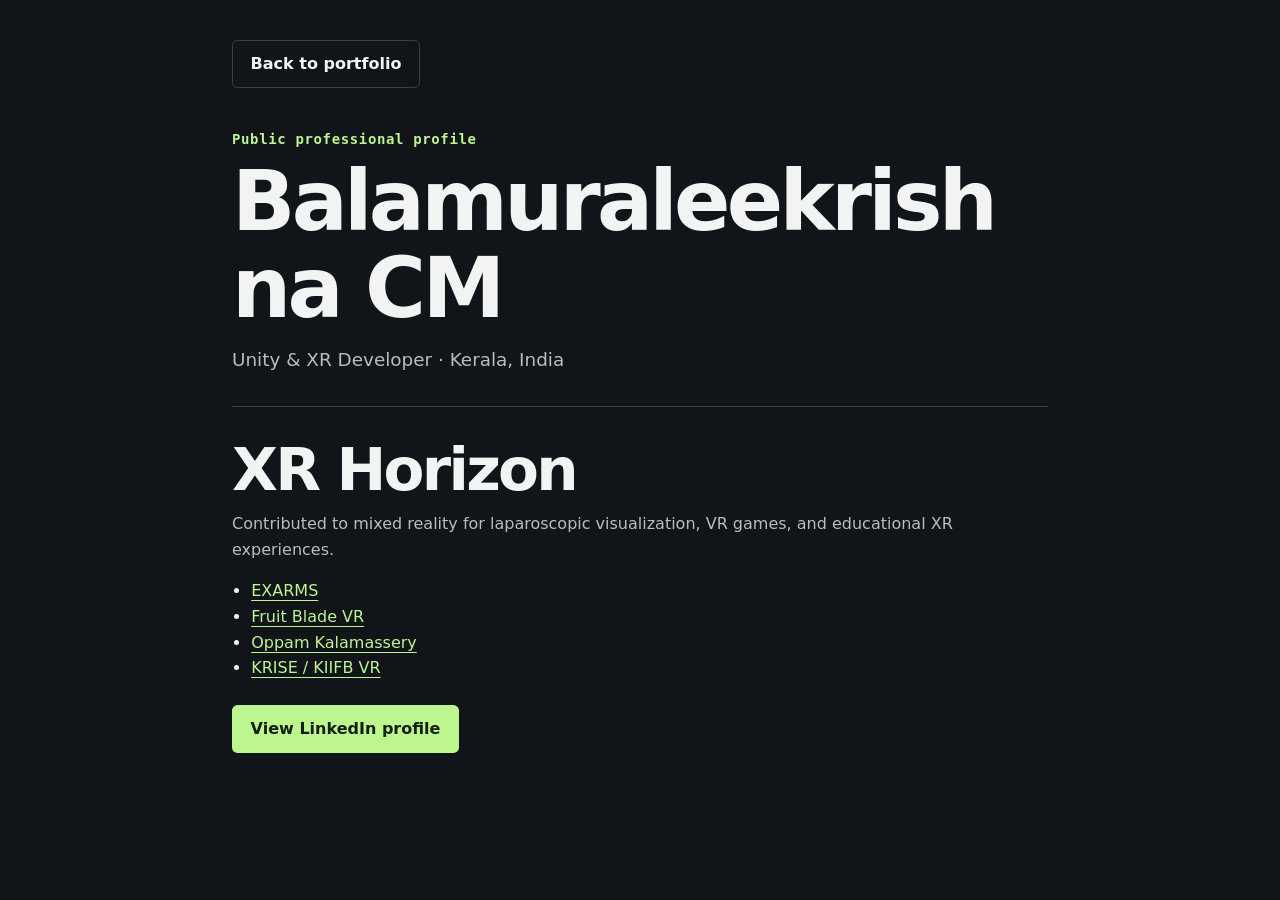
==== cv.html @ 7291b1eb "Add portfolio cv.html" ====
<!doctype html>
<html lang="en">
<head>
  <meta charset="utf-8">
  <meta name="viewport" content="width=device-width, initial-scale=1">
  <meta name="theme-color" content="#111419">
  <meta name="description" content="Public professional profile of Balamuraleekrishna CM, Unity and XR developer.">
  <title>Public Profile | Balamuraleekrishna CM</title>
  <link rel="stylesheet" href="style.css">
</head>
<body>
  <main class="shell public-profile">
    <a class="button secondary" href="index.html">Back to portfolio</a>
    <header>
      <p class="eyebrow">Public professional profile</p>
      <h1>Balamuraleekrishna CM</h1>
      <p class="profile-role">Unity &amp; XR Developer · Kerala, India</p>
    </header>
    <section aria-labelledby="experience-title">
      <h2 id="experience-title">XR Horizon</h2>
      <p>Contributed to mixed reality for laparoscopic visualization, VR games, and educational XR experiences.</p>
      <ul class="profile-projects">
        <li><a href="index.html#exarms">EXARMS</a></li>
        <li><a href="index.html#fruit-blade">Fruit Blade VR</a></li>
        <li><a href="index.html#oppam">Oppam Kalamassery</a></li>
        <li><a href="index.html#kiifb">KRISE / KIIFB VR</a></li>
      </ul>
      <a class="button primary" href="https://in.linkedin.com/in/balamuraleekrishnacm">View LinkedIn profile</a>
    </section>
  </main>
</body>
</html>
---- style.css ----
:root {
  color-scheme: dark;
  --bg: #111419;
  --panel: #181d23;
  --ink: #f1f4f2;
  --muted: #b5bfbd;
  --line: #38423f;
  --green: #bdf58f;
  --blue: #9be1f3;
  --violet: #ceb8fb;
  --gold: #f5cd8b;
  --rose: #f5b9cd;
  font-family: "DM Sans", system-ui, sans-serif;
  background: var(--bg);
  color: var(--ink);
  font-synthesis: none;
}

* { box-sizing: border-box; }
[hidden] { display: none !important; }
body { margin: 0; line-height: 1.6; }
a { color: inherit; text-underline-offset: .27em; }
a:hover { text-decoration-thickness: .15em; }
a:focus-visible, button:focus-visible { outline: 2px solid var(--green); outline-offset: 5px; }
button { font: inherit; }
h1, h2, h3, h4, p { margin: 0; }
h1, h2, h3, h4 { line-height: 1.05; letter-spacing: -.045em; }
h2 { font-size: clamp(2.15rem, 4.65vw, 4.25rem); }
.shell { width: min(100% - 3rem, 76rem); margin-inline: auto; }
.sr-only, .skip:not(:focus) { position: absolute; width: 1px; height: 1px; overflow: hidden; clip-path: inset(50%); white-space: nowrap; }
.skip:focus { position: absolute; padding: .7rem 1rem; background: var(--green); color: var(--bg); z-index: 1; }
.topbar { border-bottom: 1px solid var(--line); }
.topbar-inner { min-height: 5rem; display: flex; align-items: center; justify-content: space-between; flex-wrap: wrap; gap: 1rem 1.7rem; padding-block: .85rem; }
.topbar nav { display: flex; flex-wrap: wrap; gap: .65rem 1.8rem; }
.topbar a, .footer a { text-decoration: none; }
.topbar a:hover, .footer a:hover { text-decoration: underline; }
.topbar nav a, .profile-link { color: var(--muted); }
.brand { display: inline-flex; align-items: center; gap: .7rem; font-weight: 650; }
.brand span { display: grid; place-items: center; width: 2rem; height: 2rem; border: 1px solid var(--line); border-radius: 50%; color: var(--green); font-size: .875rem; }

.hero { display: grid; grid-template-columns: 1fr 1.05fr; align-items: center; gap: clamp(1.5rem, 4vw, 4.2rem); padding-block: clamp(3rem, 7vw, 6.8rem); }
.eyebrow, .tag { color: var(--accent, var(--green)); font: 650 .875rem/1.4 ui-monospace, monospace; letter-spacing: .045em; }
.hero h1 { font-size: clamp(3.55rem, 7.6vw, 7.4rem); margin-block: .8rem 1.25rem; }
.hero h1 em { font-family: Georgia, serif; font-weight: 400; color: var(--green); }
.hero-copy > p:not(.eyebrow), .about p:not(.eyebrow) { color: var(--muted); max-width: 35rem; font-size: 1.14rem; }
.actions { display: flex; flex-wrap: wrap; gap: .7rem; margin-top: 1.5rem; }
.button { display: inline-flex; min-height: 2.875rem; padding: .64rem 1.1rem; align-items: center; border: 1px solid transparent; border-radius: .35rem; font-weight: 650; text-decoration: none; }
.button:hover { text-decoration: underline; }
.primary { background: var(--green); color: #14200f; }
.secondary { border-color: var(--line); color: var(--ink); }

.hero-art { position: relative; display: grid; align-items: end; min-height: clamp(20rem, 39vw, 32rem); isolation: isolate; overflow: hidden; border: 1px solid #4e6a59; border-radius: .6rem; background: #172720; }
.hero-image, .viewfinder { pointer-events: none; position: absolute; }
.hero-image { inset: 0; z-index: -2; background:
  linear-gradient(0deg, #0c1713 1%, transparent 48%),
  radial-gradient(ellipse at 60% 37%, #809b55 0%, #375440 29%, #172920 62%);
}
.viewfinder { inset: 7% 7% 19%; z-index: -1; background-image: linear-gradient(#bdf58f25 1px, transparent 1px), linear-gradient(90deg, #bdf58f25 1px, transparent 1px); background-size: 2rem 2rem; overflow: hidden; mask-image: radial-gradient(ellipse, #000 50%, transparent 84%); }
.viewfinder::before, .viewfinder::after { content: ""; position: absolute; inset: 9% 17%; border-radius: 50%; border: 1px solid #cbff9b; transform: rotate(-30deg) skewX(-12deg); box-shadow: 0 0 2rem #b2fb8070, inset 0 0 2.5rem #b2fb8050; }
.viewfinder::after { inset: 19% 4%; transform: rotate(33deg) skewX(15deg); border-color: #deffb0b0; }
.hero-caption { display: flex; min-height: 5.2rem; align-items: center; justify-content: space-between; gap: 1rem; padding: 1rem 1.25rem; border-top: 1px solid #bdf58f55; background: #101914d9; text-decoration: none; }
.hero-caption:hover strong { text-decoration: underline; }
.hero-caption small, .hero-caption strong { display: block; }
.hero-caption small, .hero-caption > span:last-child { color: #d1dfd2; font-size: .875rem; }
.hero-caption strong { font-size: 1.55rem; }

.content-section { padding-block: clamp(2.6rem, 5.5vw, 5.1rem); border-top: 1px solid var(--line); }
.section-title { display: flex; justify-content: space-between; align-items: center; flex-wrap: wrap; gap: 1.25rem; margin-bottom: 1.65rem; }
.filters { display: flex; flex-wrap: wrap; gap: .45rem; }
.filters button { min-height: 2.75rem; padding: .38rem .8rem; border: 1px solid var(--line); border-radius: .3rem; background: transparent; color: var(--muted); cursor: pointer; }
.filters button:hover { border-color: var(--green); color: var(--ink); }
.filters button[aria-pressed="true"] { background: var(--green); border-color: var(--green); color: #14200f; }
.project-grid { display: grid; grid-template-columns: repeat(auto-fit, minmax(min(100%, 19rem), 1fr)); gap: .9rem; }
.project { min-width: 0; display: flex; flex-direction: column; padding: clamp(1.1rem, 2.6vw, 1.65rem); border: 1px solid var(--line); border-top: 2px solid var(--accent); background: var(--panel); border-radius: .45rem; }
.medical { --accent: var(--green); }
.training { --accent: var(--gold); }
.games { --accent: var(--violet); }
.education { --accent: var(--blue); }
.other { --accent: var(--rose); }
.project h3, .project h4, .demo h3 { margin-block: .6rem .7rem; font-size: clamp(1.6rem, 2.7vw, 2.5rem); }
.project p:not(.tag), .demo p:not(.tag), .public-profile section > p { color: var(--muted); }
.project-links { display: flex; flex-wrap: wrap; gap: .45rem 1.15rem; margin-top: auto; padding-top: 1.15rem; color: var(--accent); }
.feature { grid-column: 1 / -1; display: grid; grid-template-columns: 1fr .78fr; overflow: hidden; gap: 1.5rem; padding: 0; }
.feature h3 { font-size: clamp(2.5rem, 6vw, 5rem); }
.project-copy { padding: clamp(1.2rem, 3vw, 2.5rem); }
.feature-media { min-height: 12rem; background:
  linear-gradient(90deg, var(--panel), transparent 32%),
  repeating-linear-gradient(0deg, #bdf58f18 0 1px, transparent 1px 1.55rem),
  repeating-linear-gradient(90deg, #bdf58f18 0 1px, transparent 1px 1.55rem),
  radial-gradient(ellipse at 60% 55%, #4d784f, #233d31 37%, #18251e 70%); }
.studio { margin-top: 2rem; }
.studio > h3 { margin-bottom: 1rem; font-size: clamp(1.6rem, 2.6vw, 2.2rem); }
.demo-grid, .about { display: grid; grid-template-columns: repeat(2, minmax(0, 1fr)); gap: 1rem; }
.demo { border-block: 1px solid var(--line); padding: 1.25rem .2rem; }
.demo a { display: inline-block; margin-top: .9rem; color: var(--green); }
.about { align-items: start; gap: 2rem; }
.about h2 { margin-top: .5rem; overflow-wrap: anywhere; }
.footer { display: flex; flex-wrap: wrap; justify-content: space-between; gap: 1rem; padding-block: 1.5rem 2rem; border-top: 1px solid var(--line); color: var(--muted); }
.public-profile { width: min(100% - 3rem, 51rem); padding-block: 2.5rem 5rem; }
.public-profile header { padding-block: 2.6rem 2rem; border-bottom: 1px solid var(--line); }
.public-profile h1 { margin-block: .55rem .75rem; font-size: clamp(2.6rem, 7vw, 5.2rem); overflow-wrap: anywhere; }
.profile-role { color: var(--muted); font-size: 1.15rem; }
.public-profile section { padding-block: 2rem; }
.public-profile h2 { margin-bottom: .6rem; }
.profile-projects { padding-inline-start: 1.2rem; margin-block: 1rem 1.5rem; }
.profile-projects a { color: var(--green); }

@media (max-width: 52rem) {
  .hero { grid-template-columns: 1fr; }
  .hero-art { min-height: clamp(18rem, 63vw, 26rem); }
}
@media (max-width: 36rem) {
  .shell, .public-profile { width: calc(100% - 2rem); }
  .topbar-inner { column-gap: .8rem; }
  .topbar nav { order: 1; width: 100%; }
  .hero h1 { font-size: clamp(2.75rem, 12vw, 4.5rem); }
  .feature, .demo-grid, .about { grid-template-columns: 1fr; }
  .feature { gap: 0; }
  .feature-media { min-height: 6rem; background: repeating-linear-gradient(90deg, #bdf58f35 0 1px, transparent 1px 1.5rem), linear-gradient(90deg, #1c2923, #426149); }
}

.online-grid { display: grid; grid-template-columns: repeat(3, minmax(0, 1fr)); gap: .85rem; margin-top: 1.4rem; }
.online-card { padding: 1.1rem; border: 1px solid var(--line); border-radius: 12px; background: var(--panel); }
.online-card ul { display: grid; gap: .1rem; padding: 0; margin: .5rem 0 0; list-style: none; }
.online-card a { display: inline-block; padding-block: .35rem; color: var(--green); text-underline-offset: .2em; }

@media (max-width: 700px) {
  .online-grid { grid-template-columns: 1fr; }
}
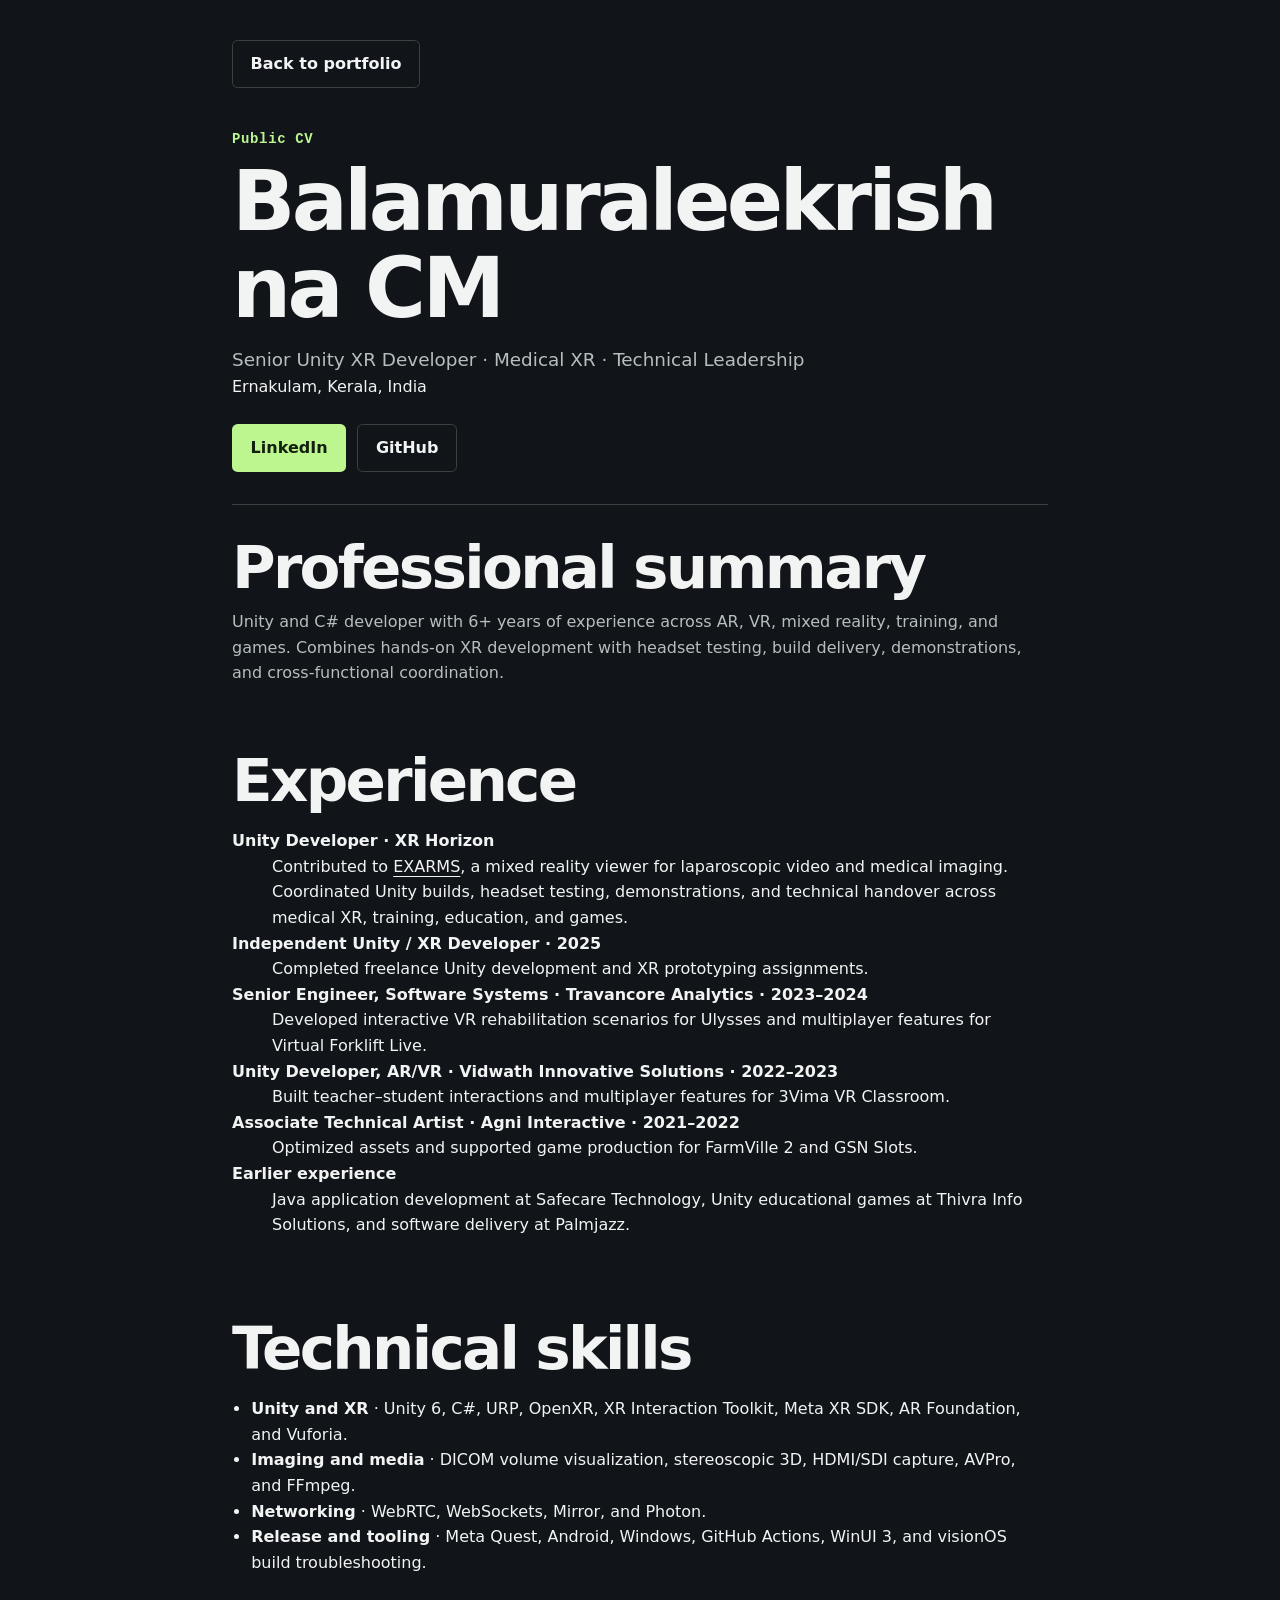
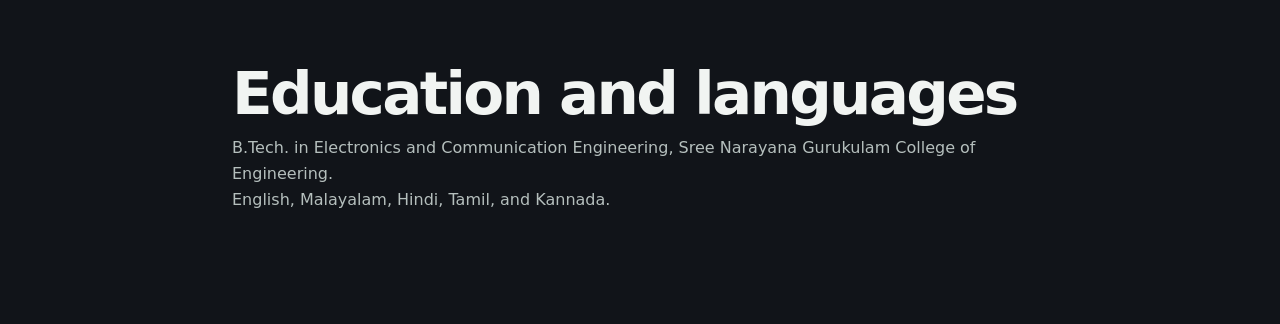
==== commit 4f1a2df2: "Update public CV with latest XR experience" ====
--- a/cv.html
+++ b/cv.html
@@ -2,30 +2,61 @@
 <html lang="en">
 <head>
   <meta charset="utf-8">
+  <meta http-equiv="Content-Security-Policy" content="default-src 'none'; script-src 'self'; style-src 'self'; img-src 'self'; base-uri 'none'; form-action 'none'">
+  <meta name="referrer" content="no-referrer">
   <meta name="viewport" content="width=device-width, initial-scale=1">
   <meta name="theme-color" content="#111419">
   <meta name="description" content="Public professional profile of Balamuraleekrishna CM, Unity and XR developer.">
-  <title>Public Profile | Balamuraleekrishna CM</title>
+  <title>Public CV | Balamuraleekrishna CM</title>
   <link rel="stylesheet" href="style.css">
 </head>
 <body>
   <main class="shell public-profile">
     <a class="button secondary" href="index.html">Back to portfolio</a>
     <header>
-      <p class="eyebrow">Public professional profile</p>
+      <p class="eyebrow">Public CV</p>
       <h1>Balamuraleekrishna CM</h1>
-      <p class="profile-role">Unity &amp; XR Developer · Kerala, India</p>
+      <p class="profile-role">Senior Unity XR Developer · Medical XR · Technical Leadership</p>
+      <p>Ernakulam, Kerala, India</p>
+      <div class="actions">
+        <a class="button primary" href="https://www.linkedin.com/in/balamuraleekrishnacm/">LinkedIn</a>
+        <a class="button secondary" href="https://github.com/BalamuraleekrishnaCM">GitHub</a>
+      </div>
     </header>
-    <section aria-labelledby="experience-title">
-      <h2 id="experience-title">XR Horizon</h2>
-      <p>Contributed to mixed reality for laparoscopic visualization, VR games, and educational XR experiences.</p>
+    <section aria-labelledby="summary">
+      <h2 id="summary">Professional summary</h2>
+      <p>Unity and C# developer with 6+ years of experience across AR, VR, mixed reality, training, and games. Combines hands-on XR development with headset testing, build delivery, demonstrations, and cross-functional coordination.</p>
+    </section>
+    <section aria-labelledby="experience">
+      <h2 id="experience">Experience</h2>
+      <dl>
+        <dt><strong>Unity Developer · XR Horizon</strong></dt>
+        <dd>Contributed to <a href="index.html#exarms">EXARMS</a>, a mixed reality viewer for laparoscopic video and medical imaging. Coordinated Unity builds, headset testing, demonstrations, and technical handover across medical XR, training, education, and games.</dd>
+        <dt><strong>Independent Unity / XR Developer · 2025</strong></dt>
+        <dd>Completed freelance Unity development and XR prototyping assignments.</dd>
+        <dt><strong>Senior Engineer, Software Systems · Travancore Analytics · 2023–2024</strong></dt>
+        <dd>Developed interactive VR rehabilitation scenarios for Ulysses and multiplayer features for Virtual Forklift Live.</dd>
+        <dt><strong>Unity Developer, AR/VR · Vidwath Innovative Solutions · 2022–2023</strong></dt>
+        <dd>Built teacher–student interactions and multiplayer features for 3Vima VR Classroom.</dd>
+        <dt><strong>Associate Technical Artist · Agni Interactive · 2021–2022</strong></dt>
+        <dd>Optimized assets and supported game production for FarmVille 2 and GSN Slots.</dd>
+        <dt><strong>Earlier experience</strong></dt>
+        <dd>Java application development at Safecare Technology, Unity educational games at Thivra Info Solutions, and software delivery at Palmjazz.</dd>
+      </dl>
+    </section>
+    <section aria-labelledby="skills">
+      <h2 id="skills">Technical skills</h2>
       <ul class="profile-projects">
-        <li><a href="index.html#exarms">EXARMS</a></li>
-        <li><a href="index.html#fruit-blade">Fruit Blade VR</a></li>
-        <li><a href="index.html#oppam">Oppam Kalamassery</a></li>
-        <li><a href="index.html#kiifb">KRISE / KIIFB VR</a></li>
+        <li><strong>Unity and XR</strong> · Unity 6, C#, URP, OpenXR, XR Interaction Toolkit, Meta XR SDK, AR Foundation, and Vuforia.</li>
+        <li><strong>Imaging and media</strong> · DICOM volume visualization, stereoscopic 3D, HDMI/SDI capture, AVPro, and FFmpeg.</li>
+        <li><strong>Networking</strong> · WebRTC, WebSockets, Mirror, and Photon.</li>
+        <li><strong>Release and tooling</strong> · Meta Quest, Android, Windows, GitHub Actions, WinUI 3, and visionOS build troubleshooting.</li>
       </ul>
-      <a class="button primary" href="https://in.linkedin.com/in/balamuraleekrishnacm">View LinkedIn profile</a>
+    </section>
+    <section aria-labelledby="education">
+      <h2 id="education">Education and languages</h2>
+      <p>B.Tech. in Electronics and Communication Engineering, Sree Narayana Gurukulam College of Engineering.</p>
+      <p>English, Malayalam, Hindi, Tamil, and Kannada.</p>
     </section>
   </main>
 </body>
